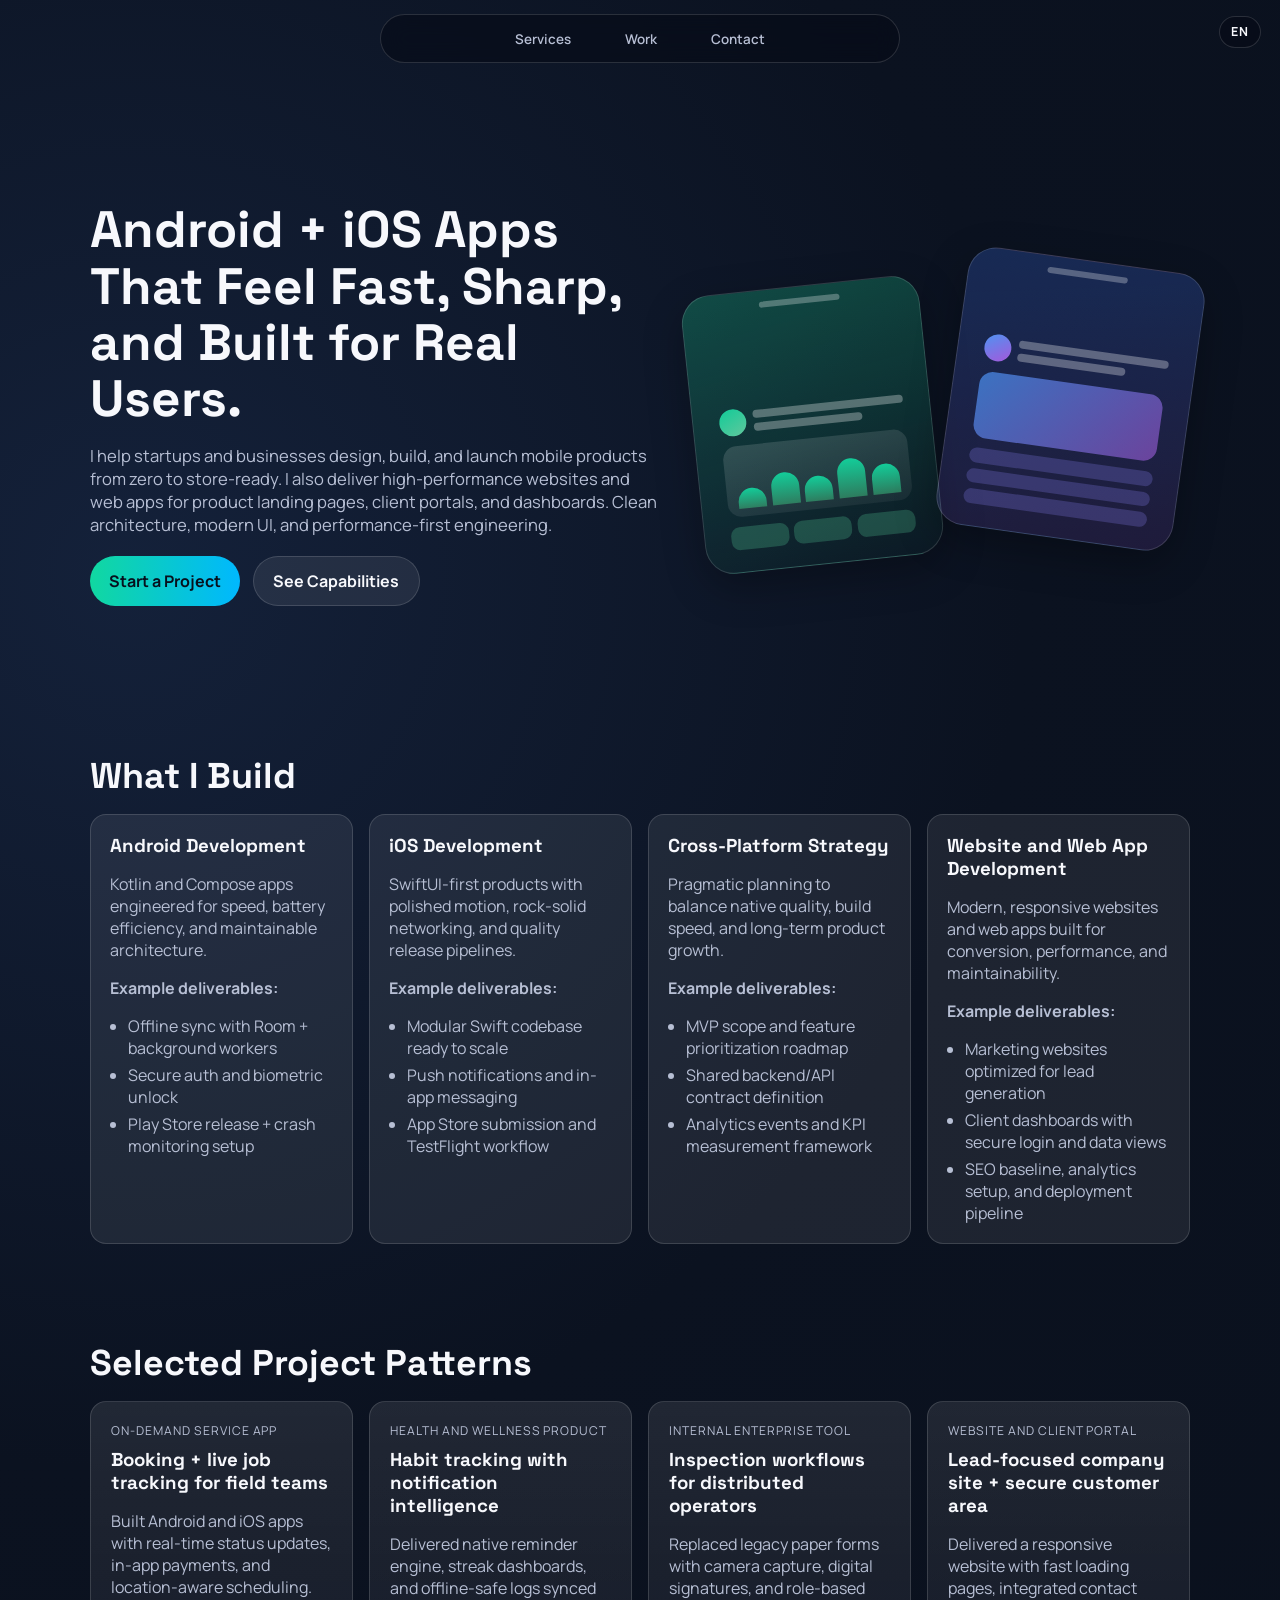
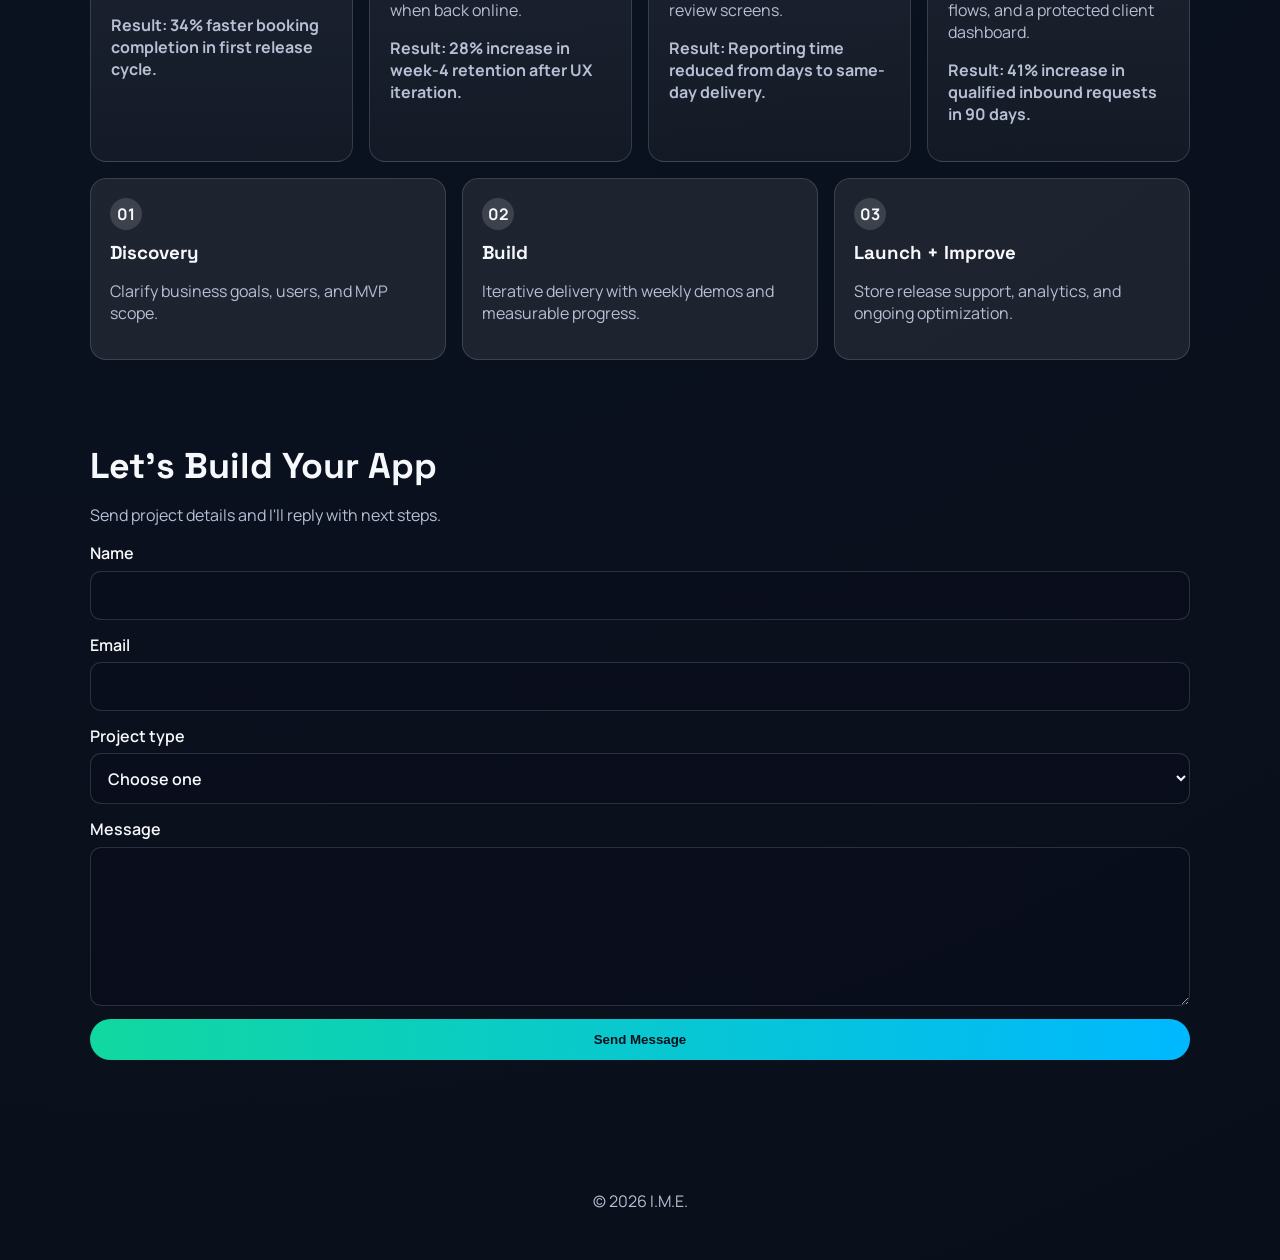
==== index.html @ bee55f02 "Initial portfolio site setup" ====
﻿<!DOCTYPE html>
<html lang="en">
<head>
  <meta charset="UTF-8" />
  <meta name="viewport" content="width=device-width, initial-scale=1.0" />
  <title>Independent Mobile Engineer | Android + iOS</title>
  <meta name="description" content="Independent mobile software engineer building premium Android and iOS apps." />
  <link rel="canonical" href="https://your-domain.com/index.html" />
  <link rel="alternate" hreflang="en" href="https://your-domain.com/index.html" />
  <link rel="alternate" hreflang="it" href="https://your-domain.com/it.html" />
  <link rel="alternate" hreflang="x-default" href="https://your-domain.com/index.html" />
  <script>
    (() => {
      const params = new URLSearchParams(window.location.search);
      const lang = (navigator.language || "").toLowerCase();
      if (!params.has("lang") && lang.startsWith("it")) {
        window.location.replace("it.html");
      }
    })();
  </script>
  <link rel="preconnect" href="https://fonts.googleapis.com" />
  <link rel="preconnect" href="https://fonts.gstatic.com" crossorigin />
  <link href="https://fonts.googleapis.com/css2?family=Space+Grotesk:wght@400;500;700&family=Manrope:wght@400;500;700&display=swap" rel="stylesheet" />
  <link rel="stylesheet" href="styles.css" />
</head>
<body>
  <div class="backdrop" aria-hidden="true"></div>
  <details class="lang-drawer">
    <summary>EN</summary>
    <div class="lang-menu">
      <a href="index.html?lang=en" aria-current="page">English</a>
      <a href="it.html?lang=it">Italiano</a>
    </div>
  </details>

  <header class="site-header">
    <nav>
      <a href="#services">Services</a>
      <a href="#work">Work</a>
      <a href="#contact">Contact</a>
    </nav>
  </header>

  <main id="home">
    <section class="hero">
      <div class="hero-copy">
        <h1>Android + iOS Apps That Feel Fast, Sharp, and Built for Real Users.</h1>
        <p>
          I help startups and businesses design, build, and launch mobile products from zero to store-ready.
          I also deliver high-performance websites and web apps for product landing pages, client portals, and dashboards.
          Clean architecture, modern UI, and performance-first engineering.
        </p>
        <div class="hero-actions">
          <a class="btn btn-primary" href="#contact">Start a Project</a>
          <a class="btn btn-secondary" href="#services">See Capabilities</a>
        </div>
      </div>
      <div class="hero-visual" aria-hidden="true">
        <div class="phone android">
          <div class="phone-ui">
            <div class="ui-header">
              <div class="ui-avatar"></div>
              <div class="ui-lines">
                <div class="ui-row"></div>
                <div class="ui-row short"></div>
              </div>
            </div>
            <div class="ui-chart">
              <span style="height: 38%"></span>
              <span style="height: 62%"></span>
              <span style="height: 48%"></span>
              <span style="height: 76%"></span>
              <span style="height: 58%"></span>
            </div>
            <div class="ui-pills">
              <div></div>
              <div></div>
              <div></div>
            </div>
          </div>
        </div>
        <div class="phone ios">
          <div class="phone-ui">
            <div class="ui-header">
              <div class="ui-avatar"></div>
              <div class="ui-lines">
                <div class="ui-row"></div>
                <div class="ui-row short"></div>
              </div>
            </div>
            <div class="ui-card"></div>
            <div class="ui-list">
              <div class="ui-list-item"></div>
              <div class="ui-list-item"></div>
              <div class="ui-list-item"></div>
            </div>
          </div>
        </div>
      </div>
    </section>

    <section id="services" class="section">
      <h2>What I Build</h2>
      <div class="grid cards">
        <article class="card">
          <h3>Android Development</h3>
          <p>Kotlin and Compose apps engineered for speed, battery efficiency, and maintainable architecture.</p>
          <p class="example-title">Example deliverables:</p>
          <ul>
            <li>Offline sync with Room + background workers</li>
            <li>Secure auth and biometric unlock</li>
            <li>Play Store release + crash monitoring setup</li>
          </ul>
        </article>
        <article class="card">
          <h3>iOS Development</h3>
          <p>SwiftUI-first products with polished motion, rock-solid networking, and quality release pipelines.</p>
          <p class="example-title">Example deliverables:</p>
          <ul>
            <li>Modular Swift codebase ready to scale</li>
            <li>Push notifications and in-app messaging</li>
            <li>App Store submission and TestFlight workflow</li>
          </ul>
        </article>
        <article class="card">
          <h3>Cross-Platform Strategy</h3>
          <p>Pragmatic planning to balance native quality, build speed, and long-term product growth.</p>
          <p class="example-title">Example deliverables:</p>
          <ul>
            <li>MVP scope and feature prioritization roadmap</li>
            <li>Shared backend/API contract definition</li>
            <li>Analytics events and KPI measurement framework</li>
          </ul>
        </article>
        <article class="card">
          <h3>Website and Web App Development</h3>
          <p>Modern, responsive websites and web apps built for conversion, performance, and maintainability.</p>
          <p class="example-title">Example deliverables:</p>
          <ul>
            <li>Marketing websites optimized for lead generation</li>
            <li>Client dashboards with secure login and data views</li>
            <li>SEO baseline, analytics setup, and deployment pipeline</li>
          </ul>
        </article>
      </div>
    </section>

    <section id="work" class="section section-accent">
      <h2>Selected Project Patterns</h2>
      <div class="grid work-samples">
        <article>
          <p class="work-kind">On-demand Service App</p>
          <h3>Booking + live job tracking for field teams</h3>
          <p>Built Android and iOS apps with real-time status updates, in-app payments, and location-aware scheduling.</p>
          <p class="work-result">Result: 34% faster booking completion in first release cycle.</p>
        </article>
        <article>
          <p class="work-kind">Health and Wellness Product</p>
          <h3>Habit tracking with notification intelligence</h3>
          <p>Delivered native reminder engine, streak dashboards, and offline-safe logs synced when back online.</p>
          <p class="work-result">Result: 28% increase in week-4 retention after UX iteration.</p>
        </article>
        <article>
          <p class="work-kind">Internal Enterprise Tool</p>
          <h3>Inspection workflows for distributed operators</h3>
          <p>Replaced legacy paper forms with camera capture, digital signatures, and role-based review screens.</p>
          <p class="work-result">Result: Reporting time reduced from days to same-day delivery.</p>
        </article>
        <article>
          <p class="work-kind">Website and Client Portal</p>
          <h3>Lead-focused company site + secure customer area</h3>
          <p>Delivered a responsive website with fast loading pages, integrated contact flows, and a protected client dashboard.</p>
          <p class="work-result">Result: 41% increase in qualified inbound requests in 90 days.</p>
        </article>
      </div>
      <div class="grid process">
        <article>
          <span>01</span>
          <h3>Discovery</h3>
          <p>Clarify business goals, users, and MVP scope.</p>
        </article>
        <article>
          <span>02</span>
          <h3>Build</h3>
          <p>Iterative delivery with weekly demos and measurable progress.</p>
        </article>
        <article>
          <span>03</span>
          <h3>Launch + Improve</h3>
          <p>Store release support, analytics, and ongoing optimization.</p>
        </article>
      </div>
    </section>

    <section id="contact" class="section contact">
      <h2>Let's Build Your App</h2>
      <p>Send project details and I'll reply with next steps.</p>

      <form
        id="contact-form"
        class="contact-form"
        action="https://formsubmit.co/ajax/21b4b3515dfa294de6bba8d975dcc815"
        method="POST"
        novalidate
      >
        <label>
          Name
          <input type="text" name="name" required />
        </label>
        <label>
          Email
          <input type="email" name="email" required />
        </label>
        <label>
          Project type
          <select name="projectType" required>
            <option value="">Choose one</option>
            <option>Android App</option>
            <option>iOS App</option>
            <option>Android + iOS App</option>
            <option>Website / Web App</option>
            <option>Consulting</option>
          </select>
        </label>
        <label>
          Message
          <textarea name="message" rows="6" required></textarea>
        </label>
        <button type="submit" class="btn btn-primary" id="send-button">Send Message</button>
      </form>
      <p class="note" id="form-note"></p>
    </section>
  </main>

  <footer>
    <p>© <span id="year"></span> I.M.E.</p>
  </footer>

  <script src="script.js"></script>
</body>
</html>
---- styles.css ----
﻿:root {
  --bg: #0b1220;
  --surface: rgba(255, 255, 255, 0.08);
  --surface-strong: rgba(255, 255, 255, 0.14);
  --text: #f7f8fc;
  --muted: #b7bfd4;
  --brand: #11d8a0;
  --brand-2: #00b8ff;
  --line: rgba(255, 255, 255, 0.14);
  --shadow: 0 14px 40px rgba(0, 0, 0, 0.28);
}

* {
  box-sizing: border-box;
}

html,
body {
  margin: 0;
  padding: 0;
  background: radial-gradient(circle at 10% 20%, #14213a 0%, var(--bg) 35%, #090f1a 100%);
  color: var(--text);
  font-family: "Manrope", sans-serif;
  scroll-behavior: smooth;
}

body {
  padding-top: 0.9rem;
}

.backdrop {
  position: fixed;
  inset: 0;
  pointer-events: none;
  background:
    radial-gradient(circle at 15% 30%, rgba(17, 216, 160, 0.16), transparent 42%),
    radial-gradient(circle at 82% 15%, rgba(0, 184, 255, 0.16), transparent 40%);
  z-index: -1;
}

.lang-drawer {
  position: fixed;
  top: 1rem;
  right: 1.2rem;
  z-index: 20;
}

.lang-drawer > summary {
  list-style: none;
  cursor: pointer;
  border: 1px solid var(--line);
  background: rgba(7, 12, 24, 0.72);
  backdrop-filter: blur(10px);
  color: var(--text);
  border-radius: 999px;
  padding: 0.4rem 0.7rem;
  font-size: 0.78rem;
  font-weight: 700;
  letter-spacing: 0.05em;
}

.lang-drawer > summary::-webkit-details-marker {
  display: none;
}

.lang-menu {
  margin-top: 0.35rem;
  border: 1px solid var(--line);
  background: rgba(7, 12, 24, 0.9);
  border-radius: 0.7rem;
  padding: 0.35rem;
  display: grid;
  gap: 0.2rem;
  min-width: 7.5rem;
}

.lang-menu a {
  color: var(--muted);
  text-decoration: none;
  font-size: 0.82rem;
  border-radius: 0.5rem;
  padding: 0.38rem 0.5rem;
}

.lang-menu a:hover,
.lang-menu a[aria-current="page"] {
  background: rgba(255, 255, 255, 0.1);
  color: var(--text);
}

.site-header {
  width: min(520px, 92vw);
  margin: 0 auto;
  padding: 0.55rem 0.8rem;
  border: 1px solid var(--line);
  background: rgba(7, 12, 24, 0.65);
  backdrop-filter: blur(12px);
  border-radius: 999px;
  display: flex;
  justify-content: center;
  align-items: center;
  gap: 0.6rem;
  position: sticky;
  top: 0.9rem;
  z-index: 10;
}

nav {
  display: flex;
  gap: 1.3rem;
}

nav a {
  color: var(--muted);
  text-decoration: none;
  font-weight: 600;
  font-size: 0.84rem;
  padding: 0.35rem 1.05rem;
  border-radius: 999px;
}

nav a:hover {
  color: var(--text);
  background: rgba(255, 255, 255, 0.08);
}

main,
footer {
  width: min(1100px, 92vw);
  margin: 0 auto;
}

.hero {
  min-height: 72vh;
  display: grid;
  gap: 2rem;
  align-items: center;
  grid-template-columns: 1.15fr 1fr;
  padding: 4rem 0 2.5rem;
}

.kicker {
  color: var(--brand);
  font-family: "Space Grotesk", sans-serif;
  text-transform: uppercase;
  letter-spacing: 0.1em;
  font-weight: 700;
  font-size: 0.8rem;
}

h1,
h2,
h3 {
  font-family: "Space Grotesk", sans-serif;
  margin: 0;
}

h1 {
  margin-top: 0.6rem;
  font-size: clamp(2rem, 4vw, 3.5rem);
  line-height: 1.1;
}

.hero-copy p {
  max-width: 62ch;
  color: var(--muted);
  font-size: 1.04rem;
}

.hero-actions {
  display: flex;
  gap: 0.8rem;
  flex-wrap: wrap;
  margin-top: 1.25rem;
}

.btn {
  border-radius: 999px;
  border: 1px solid var(--line);
  padding: 0.8rem 1.2rem;
  text-decoration: none;
  color: var(--text);
  font-weight: 700;
  display: inline-flex;
  align-items: center;
  justify-content: center;
  cursor: pointer;
}

.btn-primary {
  background: linear-gradient(92deg, var(--brand), var(--brand-2));
  color: #07101d;
  border: none;
}

.btn-secondary {
  background: var(--surface);
}

.hero-visual {
  display: grid;
  gap: 1.2rem;
  justify-content: center;
  grid-template-columns: repeat(2, minmax(120px, 1fr));
}

.phone {
  min-height: 280px;
  border-radius: 1.8rem;
  border: 1px solid var(--line);
  background: linear-gradient(170deg, rgba(255, 255, 255, 0.18), rgba(255, 255, 255, 0.03));
  box-shadow: var(--shadow);
  display: flex;
  align-items: flex-end;
  justify-content: center;
  padding-bottom: 1.4rem;
  font-family: "Space Grotesk", sans-serif;
  font-size: 1.15rem;
  font-weight: 700;
  position: relative;
  overflow: hidden;
}

.phone::before {
  content: "";
  position: absolute;
  top: 0.7rem;
  left: 50%;
  transform: translateX(-50%);
  width: 34%;
  height: 0.35rem;
  border-radius: 999px;
  background: rgba(255, 255, 255, 0.28);
}

.phone-ui {
  width: 78%;
  margin-top: 2.1rem;
  display: grid;
  gap: 0.65rem;
}

.ui-header {
  display: flex;
  gap: 0.45rem;
  align-items: center;
}

.ui-avatar {
  width: 1.7rem;
  height: 1.7rem;
  border-radius: 50%;
  background: linear-gradient(150deg, rgba(17, 216, 160, 0.7), rgba(0, 184, 255, 0.7));
}

.ui-lines {
  flex: 1;
  display: grid;
  gap: 0.34rem;
}

.ui-row {
  height: 0.48rem;
  border-radius: 999px;
  background: rgba(255, 255, 255, 0.3);
}

.ui-row.short {
  width: 72%;
}

.ui-chart {
  height: 4.4rem;
  border-radius: 0.85rem;
  padding: 0.7rem 0.7rem 0.5rem;
  display: flex;
  align-items: flex-end;
  gap: 0.35rem;
  background: linear-gradient(170deg, rgba(255, 255, 255, 0.14), rgba(255, 255, 255, 0.05));
}

.ui-chart span {
  flex: 1;
  border-radius: 999px 999px 0 0;
  background: linear-gradient(180deg, rgba(17, 216, 160, 0.86), rgba(0, 184, 255, 0.65));
}

.ui-pills {
  display: grid;
  grid-template-columns: repeat(3, 1fr);
  gap: 0.35rem;
}

.ui-pills div {
  height: 1.4rem;
  border-radius: 0.55rem;
  background: rgba(255, 255, 255, 0.15);
}

.ui-card {
  height: 4.2rem;
  border-radius: 0.85rem;
  background: linear-gradient(130deg, rgba(17, 216, 160, 0.6), rgba(0, 184, 255, 0.5));
}

.ui-list {
  display: grid;
  gap: 0.35rem;
}

.ui-list-item {
  height: 0.92rem;
  border-radius: 999px;
  background: rgba(255, 255, 255, 0.22);
}

.android {
  transform: translateY(26px) rotate(-6deg);
  background: linear-gradient(170deg, rgba(27, 225, 155, 0.26), rgba(16, 82, 55, 0.1));
}

.android .ui-avatar {
  background: linear-gradient(150deg, rgba(17, 216, 160, 0.92), rgba(128, 255, 195, 0.72));
}

.android .ui-chart span {
  background: linear-gradient(180deg, rgba(17, 216, 160, 0.92), rgba(52, 154, 109, 0.7));
}

.android .ui-card {
  background: linear-gradient(130deg, rgba(17, 216, 160, 0.64), rgba(103, 250, 181, 0.44));
}

.android .ui-pills div,
.android .ui-list-item {
  background: rgba(106, 255, 186, 0.2);
}

.ios {
  transform: rotate(8deg);
  background: linear-gradient(170deg, rgba(63, 122, 255, 0.24), rgba(178, 98, 255, 0.12));
}

.ios .ui-avatar {
  background: linear-gradient(150deg, rgba(82, 157, 255, 0.92), rgba(201, 100, 255, 0.8));
}

.ios .ui-chart span {
  background: linear-gradient(180deg, rgba(79, 154, 255, 0.9), rgba(190, 109, 255, 0.66));
}

.ios .ui-card {
  background: linear-gradient(130deg, rgba(77, 154, 255, 0.66), rgba(193, 106, 255, 0.48));
}

.ios .ui-pills div,
.ios .ui-list-item {
  background: rgba(142, 134, 255, 0.24);
}

.section {
  padding: 2.6rem 0;
}

.section h2 {
  font-size: clamp(1.5rem, 2.8vw, 2.3rem);
}

.grid {
  display: grid;
  gap: 1rem;
}

.cards {
  grid-template-columns: repeat(auto-fit, minmax(210px, 1fr));
  margin-top: 1rem;
}

.card,
.process article {
  padding: 1.2rem;
  border: 1px solid var(--line);
  border-radius: 1rem;
  background: var(--surface);
}

.card h3,
.process h3 {
  margin-bottom: 0.55rem;
}

.card p,
.process p,
.section p {
  color: var(--muted);
}

.card ul {
  margin: 0.35rem 0 0;
  padding-left: 1.1rem;
  color: var(--muted);
}

.card li + li {
  margin-top: 0.3rem;
}

.example-title {
  margin-top: 0.75rem;
  font-weight: 700;
  color: #d8def0;
}

.section-accent {
  margin-top: 0.8rem;
}

.contact .note.error {
  color: #ffb3b3;
}

.work-samples {
  margin-top: 1rem;
  grid-template-columns: repeat(auto-fit, minmax(230px, 1fr));
}

.work-samples article {
  padding: 1.25rem;
  border: 1px solid var(--line);
  border-radius: 1rem;
  background: linear-gradient(180deg, rgba(255, 255, 255, 0.09), rgba(255, 255, 255, 0.04));
}

.work-kind {
  font-size: 0.76rem;
  text-transform: uppercase;
  letter-spacing: 0.08em;
  color: #8ad8ff;
  margin: 0 0 0.55rem;
}

.work-samples h3 {
  margin-bottom: 0.45rem;
}

.work-result {
  margin-top: 0.8rem;
  color: #d3ffef;
  font-weight: 700;
}

.process {
  margin-top: 1rem;
  grid-template-columns: repeat(auto-fit, minmax(210px, 1fr));
}

.process span {
  display: inline-flex;
  width: 2rem;
  height: 2rem;
  align-items: center;
  justify-content: center;
  border-radius: 999px;
  background: var(--surface-strong);
  margin-bottom: 0.7rem;
  font-weight: 700;
}

.contact-form {
  margin-top: 1rem;
  display: grid;
  gap: 0.85rem;
}

label {
  display: grid;
  gap: 0.42rem;
  font-weight: 600;
}

input,
select,
textarea {
  width: 100%;
  padding: 0.78rem 0.82rem;
  border-radius: 0.7rem;
  border: 1px solid var(--line);
  background: rgba(9, 14, 29, 0.7);
  color: var(--text);
  font: inherit;
}

textarea {
  resize: vertical;
}

.note {
  min-height: 1.2em;
  color: var(--muted);
  font-size: 0.92rem;
}

.btn:disabled {
  opacity: 0.7;
  cursor: not-allowed;
}

footer {
  padding: 1.6rem 0 2rem;
  color: var(--muted);
  text-align: center;
}

@media (max-width: 860px) {
  .hero {
    grid-template-columns: 1fr;
    padding-top: 2.8rem;
  }

  .hero-visual {
    width: min(460px, 100%);
    margin: 0 auto;
  }

  .site-header {
    border-radius: 1rem;
  }
}

@media (max-width: 540px) {
  .lang-drawer {
    top: 4.5rem;
    right: 0.8rem;
  }

  .lang-drawer > summary {
    padding: 0.35rem 0.62rem;
    font-size: 0.74rem;
  }

  .site-header {
    width: min(360px, 92vw);
    padding: 0.5rem 0.65rem;
  }

  nav {
    width: 100%;
    justify-content: center;
    gap: 0.85rem;
  }

  nav a {
    font-size: 0.79rem;
    padding: 0.3rem 0.8rem;
  }

  .phone {
    min-height: 240px;
  }
}
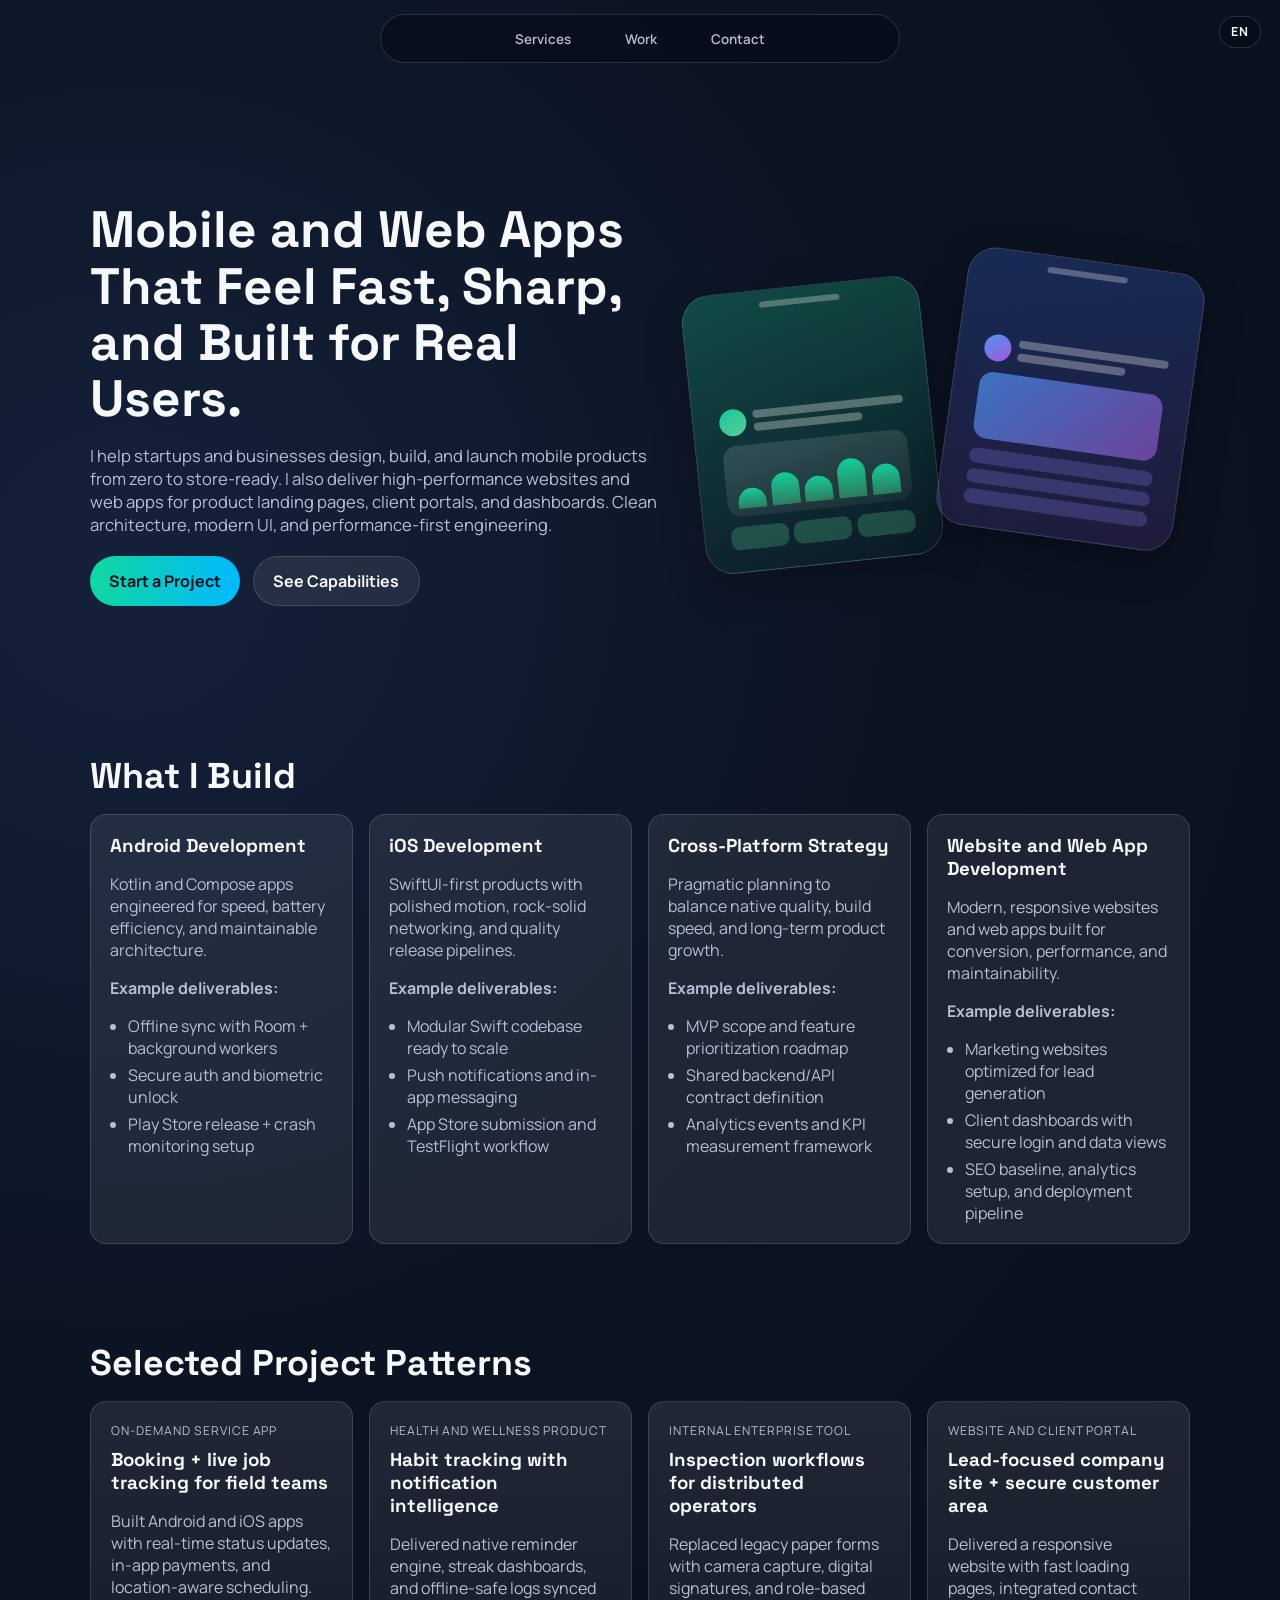
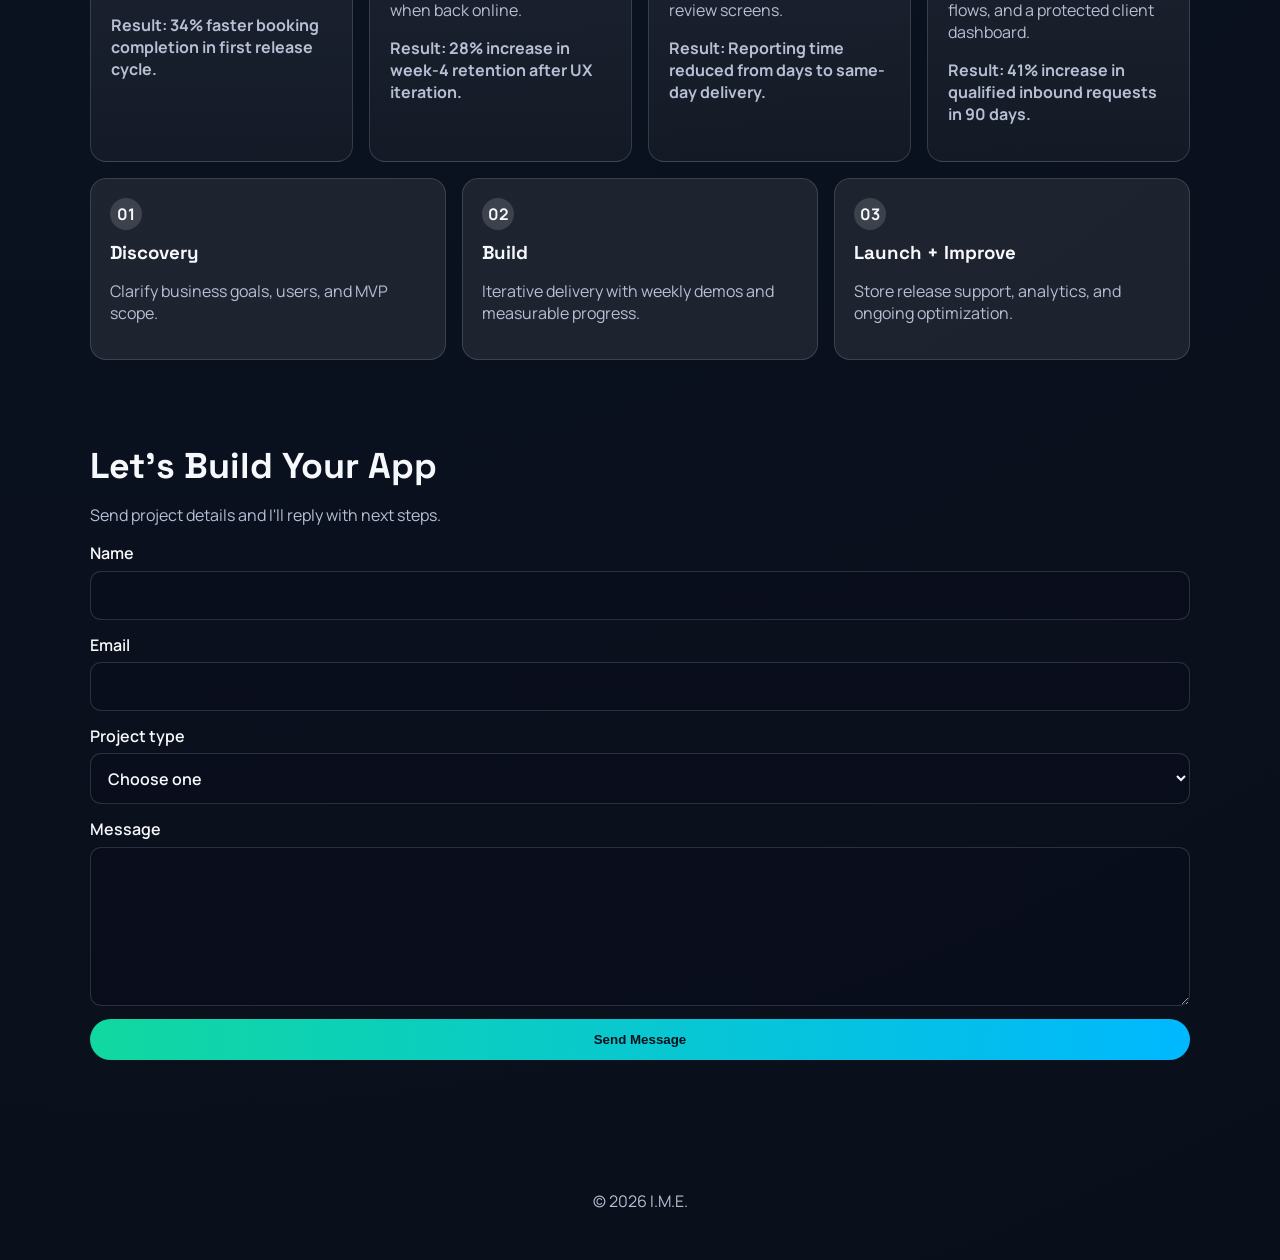
==== commit 4342e987: "Update hero titles for mobile and web apps" ====
--- a/index.html
+++ b/index.html
@@ -3,7 +3,7 @@
 <head>
   <meta charset="UTF-8" />
   <meta name="viewport" content="width=device-width, initial-scale=1.0" />
-  <title>Independent Mobile Engineer | Android + iOS</title>
+  <title>Mobile | Web Freelance</title>
   <meta name="description" content="Independent mobile software engineer building premium Android and iOS apps." />
   <link rel="canonical" href="https://your-domain.com/index.html" />
   <link rel="alternate" hreflang="en" href="https://your-domain.com/index.html" />
@@ -44,7 +44,7 @@
   <main id="home">
     <section class="hero">
       <div class="hero-copy">
-        <h1>Android + iOS Apps That Feel Fast, Sharp, and Built for Real Users.</h1>
+        <h1>Mobile and Web Apps That Feel Fast, Sharp, and Built for Real Users.</h1>
         <p>
           I help startups and businesses design, build, and launch mobile products from zero to store-ready.
           I also deliver high-performance websites and web apps for product landing pages, client portals, and dashboards.
@@ -240,3 +240,4 @@
 </body>
 </html>
 
+
